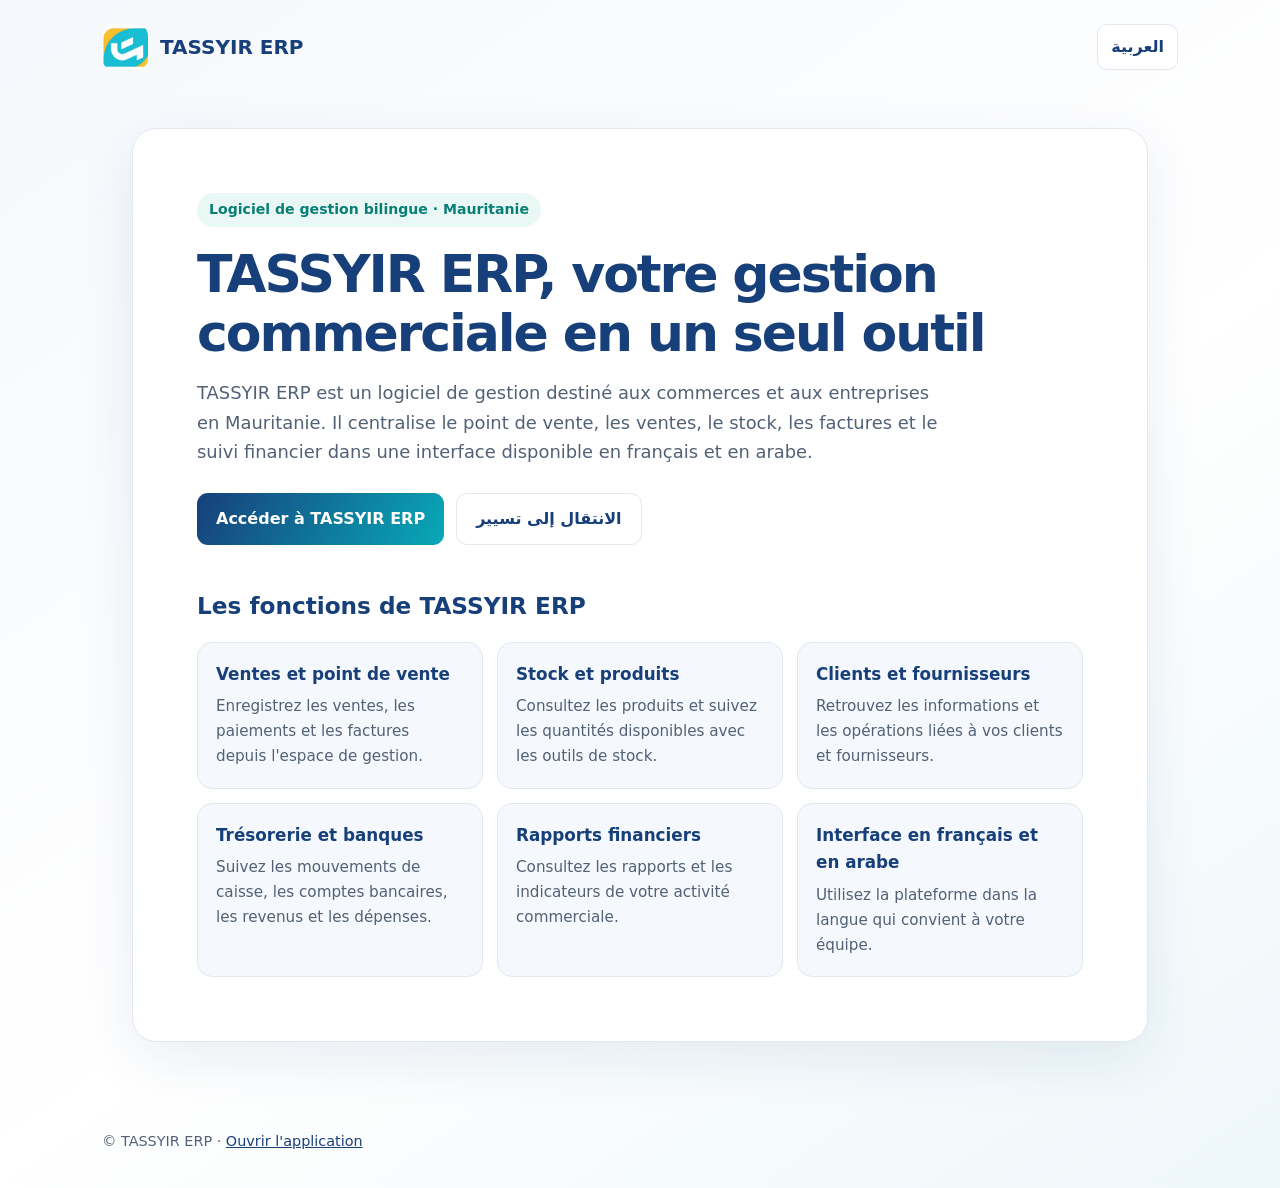
==== fr/index.html @ 851cf464 "Set French brand to TASSYIR and add bilingual SEO" ====
<!doctype html>
<html lang="fr" dir="ltr">
<head>
  <meta charset="utf-8">
  <meta name="viewport" content="width=device-width, initial-scale=1">
  <title>TASSYIR ERP | Gestion commerciale en Mauritanie</title>
  <meta name="description" content="TASSYIR ERP est un logiciel de gestion pour commerces et entreprises en Mauritanie : ventes, point de vente, stock, factures, trésorerie et rapports financiers.">
  <meta name="keywords" content="TASSYIR ERP, logiciel ERP Mauritanie, gestion commerciale, gestion de stock, facturation, point de vente, logiciel entreprise">
  <meta name="robots" content="index,follow,max-image-preview:large">
  <link rel="canonical" href="https://teyssir-erp.vercel.app/fr/">
  <link rel="alternate" hreflang="ar-MR" href="https://teyssir-erp.vercel.app/">
  <link rel="alternate" hreflang="fr-MR" href="https://teyssir-erp.vercel.app/fr/">
  <link rel="alternate" hreflang="x-default" href="https://teyssir-erp.vercel.app/">
  <meta property="og:type" content="website">
  <meta property="og:title" content="TASSYIR ERP | Gestion commerciale en Mauritanie">
  <meta property="og:description" content="Un logiciel ERP en français et en arabe pour gérer ventes, stock, factures, trésorerie et rapports financiers en Mauritanie.">
  <meta property="og:url" content="https://teyssir-erp.vercel.app/fr/">
  <meta property="og:site_name" content="TASSYIR ERP">
  <meta property="og:image" content="https://teyssir-erp.vercel.app/logo.png">
  <meta property="og:image:alt" content="Logo de TASSYIR ERP, logiciel de gestion d'entreprise">
  <meta property="og:locale" content="fr_MR">
  <meta property="og:locale:alternate" content="ar_MR">
  <meta name="twitter:card" content="summary_large_image">
  <meta name="twitter:title" content="TASSYIR ERP | Gestion commerciale en Mauritanie">
  <meta name="twitter:description" content="Logiciel ERP bilingue pour commerces et entreprises en Mauritanie.">
  <meta name="twitter:image" content="https://teyssir-erp.vercel.app/logo.png">
  <script type="application/ld+json">
    {"@context":"https://schema.org","@type":"SoftwareApplication","name":"TASSYIR ERP","alternateName":"تسيير ERP","applicationCategory":"BusinessApplication","operatingSystem":"Web","inLanguage":"fr","description":"TASSYIR ERP est un logiciel de gestion pour commerces et entreprises en Mauritanie : ventes, point de vente, stock, factures, trésorerie et rapports financiers.","url":"https://teyssir-erp.vercel.app/fr/","image":"https://teyssir-erp.vercel.app/logo.png"}
  </script>
  <style>
    :root{color-scheme:light;--ink:#173f7a;--teal:#08a9b8;--muted:#526176;--line:#e1e8f0;--soft:#f5f8fc}
    *{box-sizing:border-box}body{margin:0;background:linear-gradient(145deg,#f5f8fc,#fff 56%,#eef7fa);color:#172334;font:16px/1.65 system-ui,-apple-system,"Segoe UI",sans-serif}
    header{max-width:1120px;margin:auto;padding:24px 22px;display:flex;align-items:center;justify-content:space-between;gap:20px}
    .brand{display:flex;align-items:center;gap:12px;color:var(--ink);font-weight:850;font-size:1.25rem;text-decoration:none}.brand img{width:46px;height:46px;border-radius:12px}
    .lang{color:var(--ink);font-weight:700;text-decoration:none;padding:9px 13px;border:1px solid var(--line);border-radius:10px;background:#fff}
    main{max-width:1060px;margin:34px auto 70px;padding:0 22px}.hero{padding:clamp(28px,6vw,64px);background:#fff;border:1px solid var(--line);border-radius:24px;box-shadow:0 18px 55px rgba(23,63,122,.09)}
    .eyebrow{display:inline-block;color:#087f75;background:#eaf8f5;padding:5px 12px;border-radius:99px;font-size:.88rem;font-weight:750}
    h1{font-size:clamp(2rem,5vw,3.25rem);line-height:1.15;color:var(--ink);margin:18px 0 14px;letter-spacing:-.04em}
    .lead{max-width:760px;color:var(--muted);font-size:1.12rem;margin:0 0 24px}.actions{display:flex;gap:12px;flex-wrap:wrap;margin:26px 0 4px}
    .button{display:inline-flex;align-items:center;justify-content:center;padding:12px 19px;border-radius:11px;font-weight:750;text-decoration:none}.primary{background:linear-gradient(120deg,var(--ink),var(--teal));color:#fff}.secondary{border:1px solid var(--line);color:var(--ink);background:#fff}
    h2{font-size:1.45rem;color:var(--ink);margin:42px 0 16px}.features{display:grid;grid-template-columns:repeat(3,minmax(0,1fr));gap:14px}.feature{background:var(--soft);border:1px solid var(--line);border-radius:15px;padding:18px}.feature h3{margin:0 0 6px;font-size:1.05rem;color:var(--ink)}.feature p{margin:0;color:var(--muted);font-size:.95rem}
    footer{max-width:1120px;margin:auto;padding:18px 22px 34px;color:var(--muted);font-size:.9rem}footer a{color:var(--ink)}
    @media(max-width:700px){header{padding:16px}main{margin:12px auto 36px;padding:0 14px}.hero{padding:25px 20px;border-radius:18px}.features{grid-template-columns:1fr}.brand{font-size:1.05rem}}
  </style>
</head>
<body>
  <header>
    <a class="brand" href="../index.html" aria-label="TASSYIR ERP, accueil"><img src="../logo.png" alt="Logo TASSYIR ERP"><span>TASSYIR ERP</span></a>
    <a class="lang" href="../index.html" lang="ar" hreflang="ar-MR">العربية</a>
  </header>
  <main>
    <section class="hero" aria-labelledby="main-title">
      <span class="eyebrow">Logiciel de gestion bilingue · Mauritanie</span>
      <h1 id="main-title">TASSYIR ERP, votre gestion commerciale en un seul outil</h1>
      <p class="lead">TASSYIR ERP est un logiciel de gestion destiné aux commerces et aux entreprises en Mauritanie. Il centralise le point de vente, les ventes, le stock, les factures et le suivi financier dans une interface disponible en français et en arabe.</p>
      <div class="actions">
        <a class="button primary" href="../index.html">Accéder à TASSYIR ERP</a>
        <a class="button secondary" href="../index.html" lang="ar" hreflang="ar-MR">الانتقال إلى تسيير</a>
      </div>
      <h2>Les fonctions de TASSYIR ERP</h2>
      <div class="features">
        <article class="feature"><h3>Ventes et point de vente</h3><p>Enregistrez les ventes, les paiements et les factures depuis l'espace de gestion.</p></article>
        <article class="feature"><h3>Stock et produits</h3><p>Consultez les produits et suivez les quantités disponibles avec les outils de stock.</p></article>
        <article class="feature"><h3>Clients et fournisseurs</h3><p>Retrouvez les informations et les opérations liées à vos clients et fournisseurs.</p></article>
        <article class="feature"><h3>Trésorerie et banques</h3><p>Suivez les mouvements de caisse, les comptes bancaires, les revenus et les dépenses.</p></article>
        <article class="feature"><h3>Rapports financiers</h3><p>Consultez les rapports et les indicateurs de votre activité commerciale.</p></article>
        <article class="feature"><h3>Interface en français et en arabe</h3><p>Utilisez la plateforme dans la langue qui convient à votre équipe.</p></article>
      </div>
    </section>
  </main>
  <footer>© TASSYIR ERP · <a href="../index.html">Ouvrir l'application</a></footer>
</body>
</html>
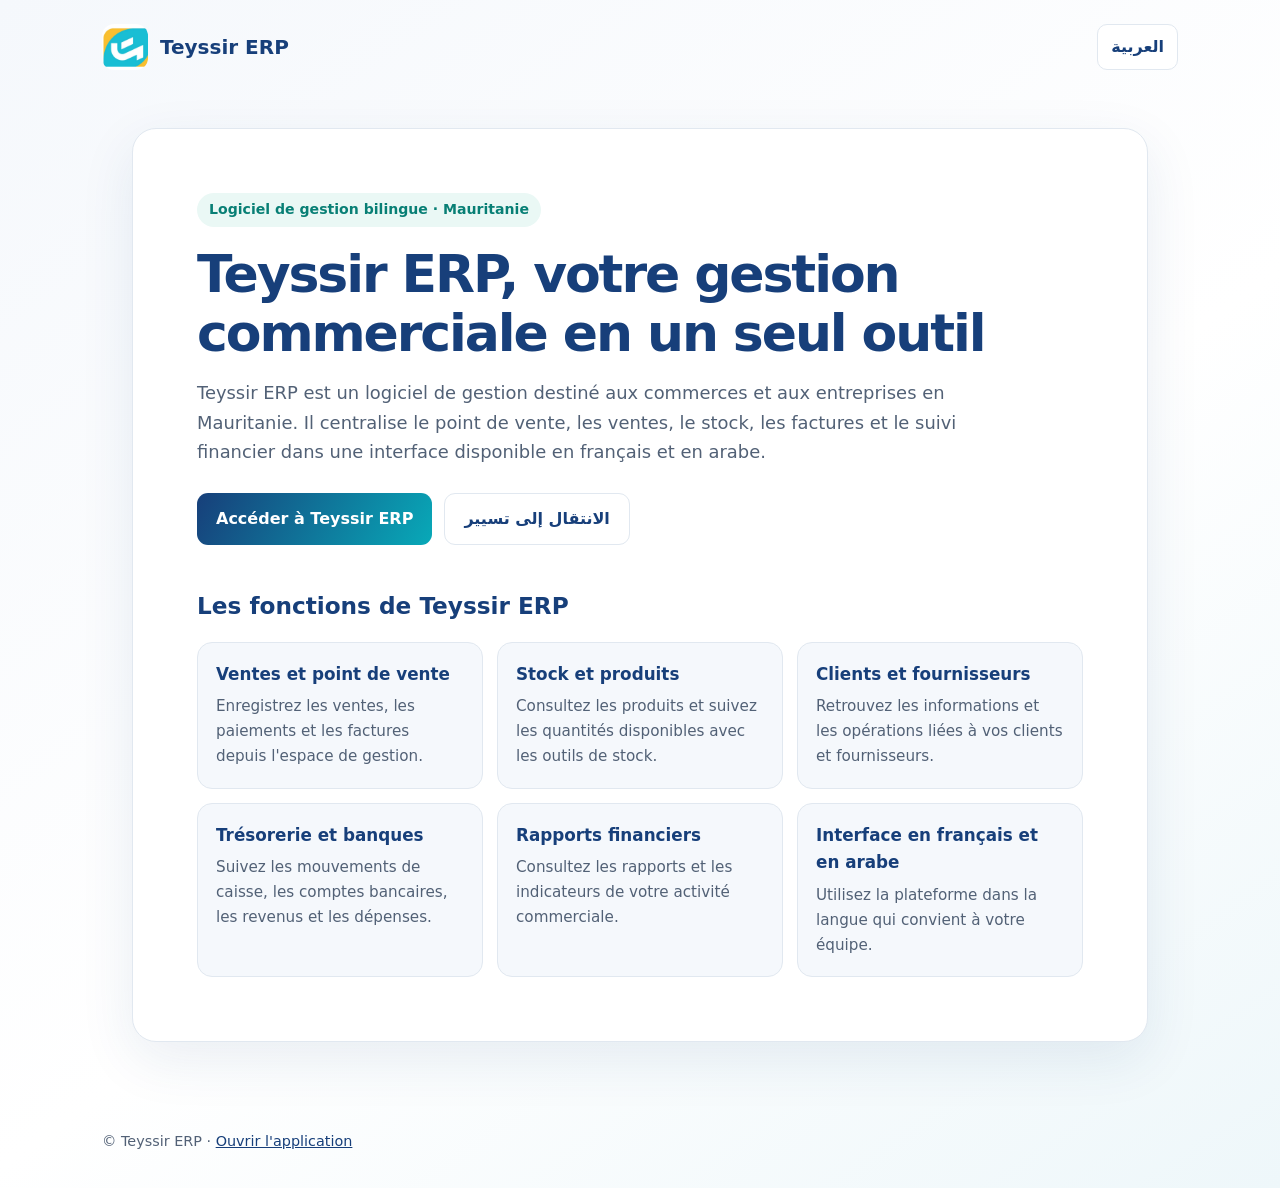
==== commit dedcad59: "Restore Teyssir branding and enforce Latin digits" ====
--- a/fr/index.html
+++ b/fr/index.html
@@ -3,29 +3,29 @@
 <head>
   <meta charset="utf-8">
   <meta name="viewport" content="width=device-width, initial-scale=1">
-  <title>TASSYIR ERP | Gestion commerciale en Mauritanie</title>
-  <meta name="description" content="TASSYIR ERP est un logiciel de gestion pour commerces et entreprises en Mauritanie : ventes, point de vente, stock, factures, trésorerie et rapports financiers.">
-  <meta name="keywords" content="TASSYIR ERP, logiciel ERP Mauritanie, gestion commerciale, gestion de stock, facturation, point de vente, logiciel entreprise">
+  <title>Teyssir ERP | Gestion commerciale en Mauritanie</title>
+  <meta name="description" content="Teyssir ERP est un logiciel de gestion pour commerces et entreprises en Mauritanie : ventes, point de vente, stock, factures, trésorerie et rapports financiers.">
+  <meta name="keywords" content="Teyssir ERP, logiciel ERP Mauritanie, gestion commerciale, gestion de stock, facturation, point de vente, logiciel entreprise">
   <meta name="robots" content="index,follow,max-image-preview:large">
-  <link rel="canonical" href="https://teyssir-erp.vercel.app/fr/">
-  <link rel="alternate" hreflang="ar-MR" href="https://teyssir-erp.vercel.app/">
-  <link rel="alternate" hreflang="fr-MR" href="https://teyssir-erp.vercel.app/fr/">
-  <link rel="alternate" hreflang="x-default" href="https://teyssir-erp.vercel.app/">
+  <link rel="canonical" href="https://tassyir-erp.vercel.app/fr/">
+  <link rel="alternate" hreflang="ar-MR" href="https://tassyir-erp.vercel.app/">
+  <link rel="alternate" hreflang="fr-MR" href="https://tassyir-erp.vercel.app/fr/">
+  <link rel="alternate" hreflang="x-default" href="https://tassyir-erp.vercel.app/">
   <meta property="og:type" content="website">
-  <meta property="og:title" content="TASSYIR ERP | Gestion commerciale en Mauritanie">
+  <meta property="og:title" content="Teyssir ERP | Gestion commerciale en Mauritanie">
   <meta property="og:description" content="Un logiciel ERP en français et en arabe pour gérer ventes, stock, factures, trésorerie et rapports financiers en Mauritanie.">
-  <meta property="og:url" content="https://teyssir-erp.vercel.app/fr/">
-  <meta property="og:site_name" content="TASSYIR ERP">
-  <meta property="og:image" content="https://teyssir-erp.vercel.app/logo.png">
-  <meta property="og:image:alt" content="Logo de TASSYIR ERP, logiciel de gestion d'entreprise">
+  <meta property="og:url" content="https://tassyir-erp.vercel.app/fr/">
+  <meta property="og:site_name" content="Teyssir ERP">
+  <meta property="og:image" content="https://tassyir-erp.vercel.app/logo.png">
+  <meta property="og:image:alt" content="Logo de Teyssir ERP, logiciel de gestion d'entreprise">
   <meta property="og:locale" content="fr_MR">
   <meta property="og:locale:alternate" content="ar_MR">
   <meta name="twitter:card" content="summary_large_image">
-  <meta name="twitter:title" content="TASSYIR ERP | Gestion commerciale en Mauritanie">
+  <meta name="twitter:title" content="Teyssir ERP | Gestion commerciale en Mauritanie">
   <meta name="twitter:description" content="Logiciel ERP bilingue pour commerces et entreprises en Mauritanie.">
-  <meta name="twitter:image" content="https://teyssir-erp.vercel.app/logo.png">
+  <meta name="twitter:image" content="https://tassyir-erp.vercel.app/logo.png">
   <script type="application/ld+json">
-    {"@context":"https://schema.org","@type":"SoftwareApplication","name":"TASSYIR ERP","alternateName":"تسيير ERP","applicationCategory":"BusinessApplication","operatingSystem":"Web","inLanguage":"fr","description":"TASSYIR ERP est un logiciel de gestion pour commerces et entreprises en Mauritanie : ventes, point de vente, stock, factures, trésorerie et rapports financiers.","url":"https://teyssir-erp.vercel.app/fr/","image":"https://teyssir-erp.vercel.app/logo.png"}
+    {"@context":"https://schema.org","@type":"SoftwareApplication","name":"Teyssir ERP","alternateName":"تيسير ERP","applicationCategory":"BusinessApplication","operatingSystem":"Web","inLanguage":"fr","description":"Teyssir ERP est un logiciel de gestion pour commerces et entreprises en Mauritanie : ventes, point de vente, stock, factures, trésorerie et rapports financiers.","url":"https://tassyir-erp.vercel.app/fr/","image":"https://tassyir-erp.vercel.app/logo.png"}
   </script>
   <style>
     :root{color-scheme:light;--ink:#173f7a;--teal:#08a9b8;--muted:#526176;--line:#e1e8f0;--soft:#f5f8fc}
@@ -45,19 +45,19 @@
 </head>
 <body>
   <header>
-    <a class="brand" href="../index.html" aria-label="TASSYIR ERP, accueil"><img src="../logo.png" alt="Logo TASSYIR ERP"><span>TASSYIR ERP</span></a>
+    <a class="brand" href="../index.html" aria-label="Teyssir ERP, accueil"><img src="../logo.png" alt="Logo Teyssir ERP"><span>Teyssir ERP</span></a>
     <a class="lang" href="../index.html" lang="ar" hreflang="ar-MR">العربية</a>
   </header>
   <main>
     <section class="hero" aria-labelledby="main-title">
       <span class="eyebrow">Logiciel de gestion bilingue · Mauritanie</span>
-      <h1 id="main-title">TASSYIR ERP, votre gestion commerciale en un seul outil</h1>
-      <p class="lead">TASSYIR ERP est un logiciel de gestion destiné aux commerces et aux entreprises en Mauritanie. Il centralise le point de vente, les ventes, le stock, les factures et le suivi financier dans une interface disponible en français et en arabe.</p>
+      <h1 id="main-title">Teyssir ERP, votre gestion commerciale en un seul outil</h1>
+      <p class="lead">Teyssir ERP est un logiciel de gestion destiné aux commerces et aux entreprises en Mauritanie. Il centralise le point de vente, les ventes, le stock, les factures et le suivi financier dans une interface disponible en français et en arabe.</p>
       <div class="actions">
-        <a class="button primary" href="../index.html">Accéder à TASSYIR ERP</a>
+        <a class="button primary" href="../index.html">Accéder à Teyssir ERP</a>
         <a class="button secondary" href="../index.html" lang="ar" hreflang="ar-MR">الانتقال إلى تسيير</a>
       </div>
-      <h2>Les fonctions de TASSYIR ERP</h2>
+      <h2>Les fonctions de Teyssir ERP</h2>
       <div class="features">
         <article class="feature"><h3>Ventes et point de vente</h3><p>Enregistrez les ventes, les paiements et les factures depuis l'espace de gestion.</p></article>
         <article class="feature"><h3>Stock et produits</h3><p>Consultez les produits et suivez les quantités disponibles avec les outils de stock.</p></article>
@@ -68,6 +68,6 @@
       </div>
     </section>
   </main>
-  <footer>© TASSYIR ERP · <a href="../index.html">Ouvrir l'application</a></footer>
+  <footer>© Teyssir ERP · <a href="../index.html">Ouvrir l'application</a></footer>
 </body>
 </html>
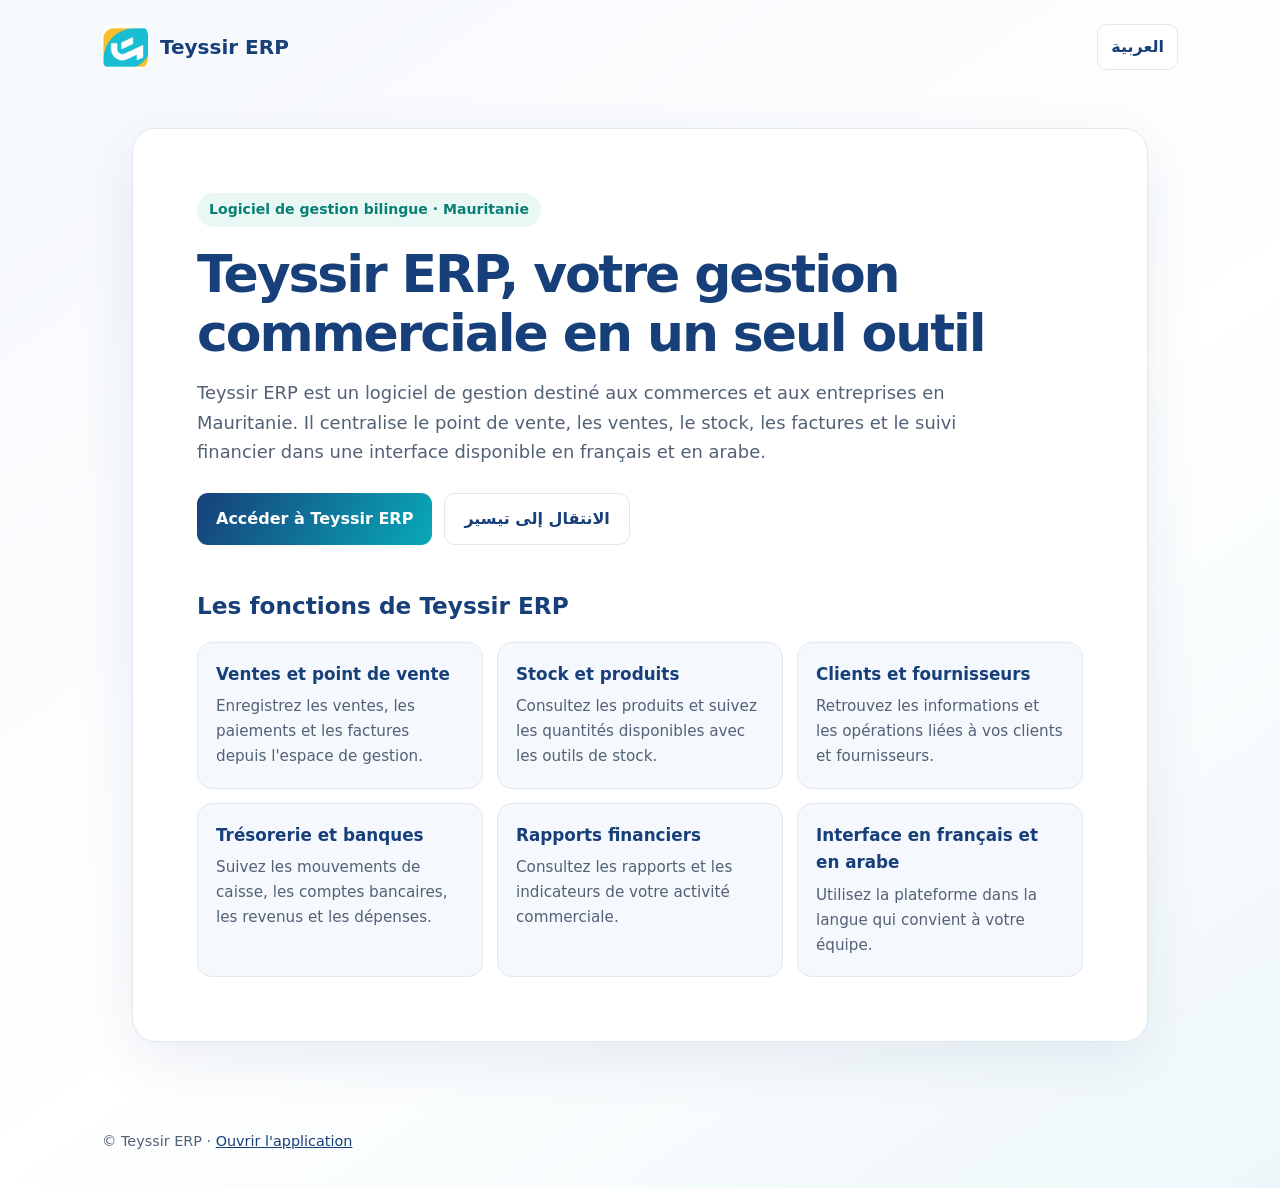
==== commit 9043df80: "Restore Teyssir branding and enforce Latin digits" ====
--- a/fr/index.html
+++ b/fr/index.html
@@ -55,7 +55,7 @@
       <p class="lead">Teyssir ERP est un logiciel de gestion destiné aux commerces et aux entreprises en Mauritanie. Il centralise le point de vente, les ventes, le stock, les factures et le suivi financier dans une interface disponible en français et en arabe.</p>
       <div class="actions">
         <a class="button primary" href="../index.html">Accéder à Teyssir ERP</a>
-        <a class="button secondary" href="../index.html" lang="ar" hreflang="ar-MR">الانتقال إلى تسيير</a>
+        <a class="button secondary" href="../index.html" lang="ar" hreflang="ar-MR">الانتقال إلى تيسير</a>
       </div>
       <h2>Les fonctions de Teyssir ERP</h2>
       <div class="features">
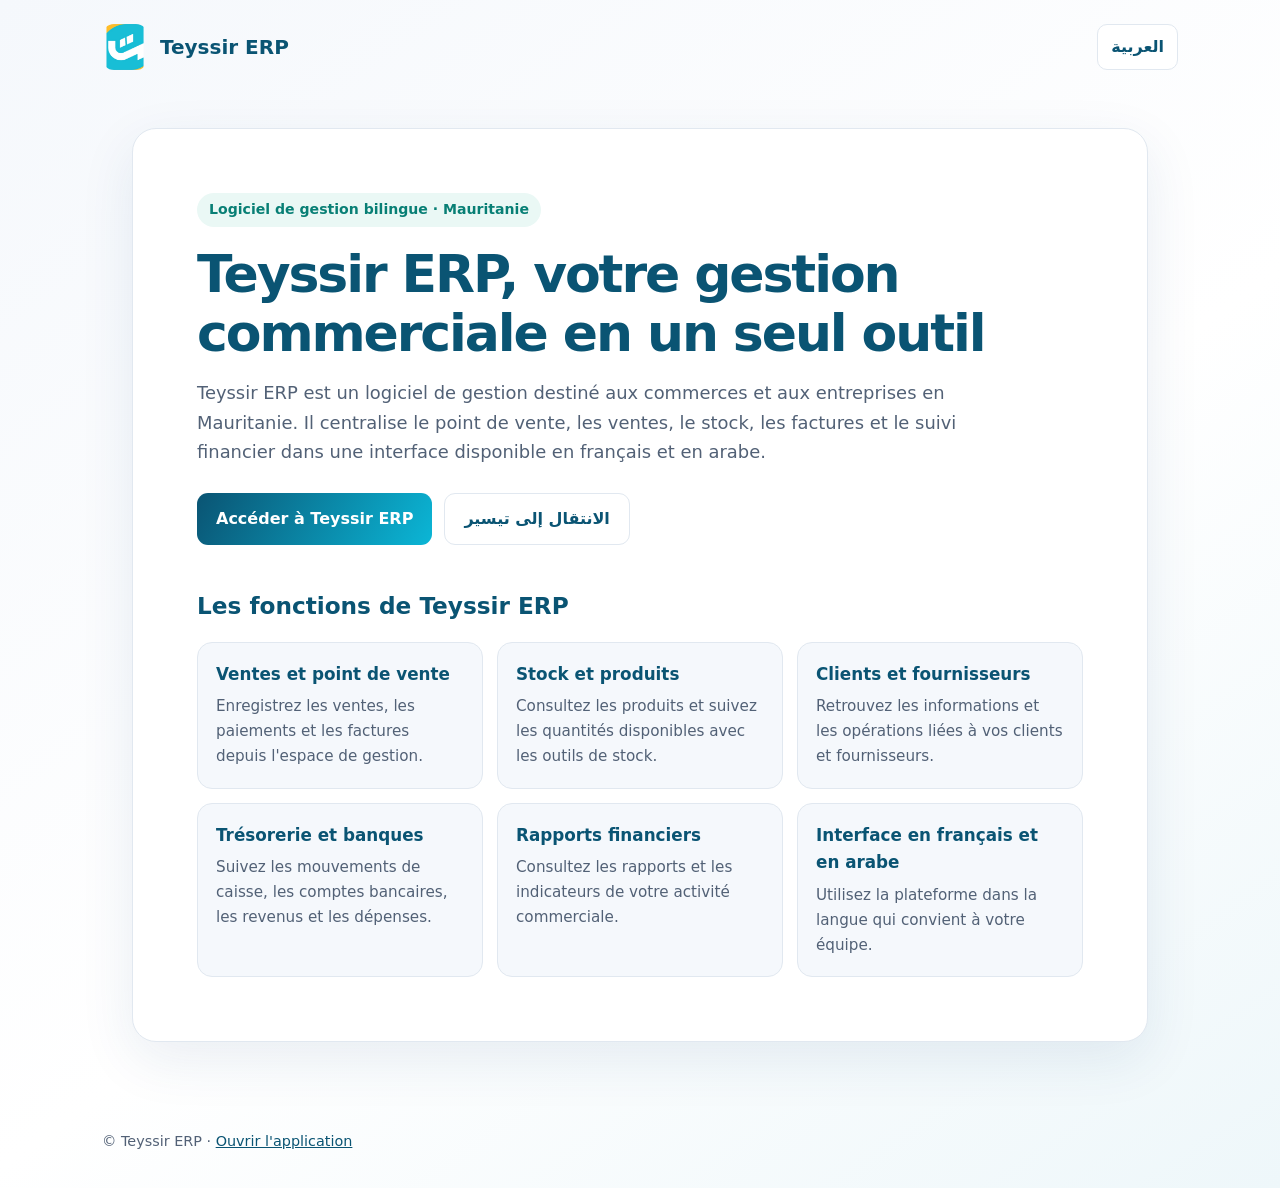
==== commit 57fec2ea: "Add files via upload" ====
--- a/fr/index.html
+++ b/fr/index.html
@@ -28,7 +28,7 @@
     {"@context":"https://schema.org","@type":"SoftwareApplication","name":"Teyssir ERP","alternateName":"تيسير ERP","applicationCategory":"BusinessApplication","operatingSystem":"Web","inLanguage":"fr","description":"Teyssir ERP est un logiciel de gestion pour commerces et entreprises en Mauritanie : ventes, point de vente, stock, factures, trésorerie et rapports financiers.","url":"https://tassyir-erp.vercel.app/fr/","image":"https://tassyir-erp.vercel.app/logo.png"}
   </script>
   <style>
-    :root{color-scheme:light;--ink:#173f7a;--teal:#08a9b8;--muted:#526176;--line:#e1e8f0;--soft:#f5f8fc}
+    :root{color-scheme:light;--ink:#0a5473;--teal:#0bb6d6;--muted:#526176;--line:#e1e8f0;--soft:#f5f8fc}
     *{box-sizing:border-box}body{margin:0;background:linear-gradient(145deg,#f5f8fc,#fff 56%,#eef7fa);color:#172334;font:16px/1.65 system-ui,-apple-system,"Segoe UI",sans-serif}
     header{max-width:1120px;margin:auto;padding:24px 22px;display:flex;align-items:center;justify-content:space-between;gap:20px}
     .brand{display:flex;align-items:center;gap:12px;color:var(--ink);font-weight:850;font-size:1.25rem;text-decoration:none}.brand img{width:46px;height:46px;border-radius:12px}
